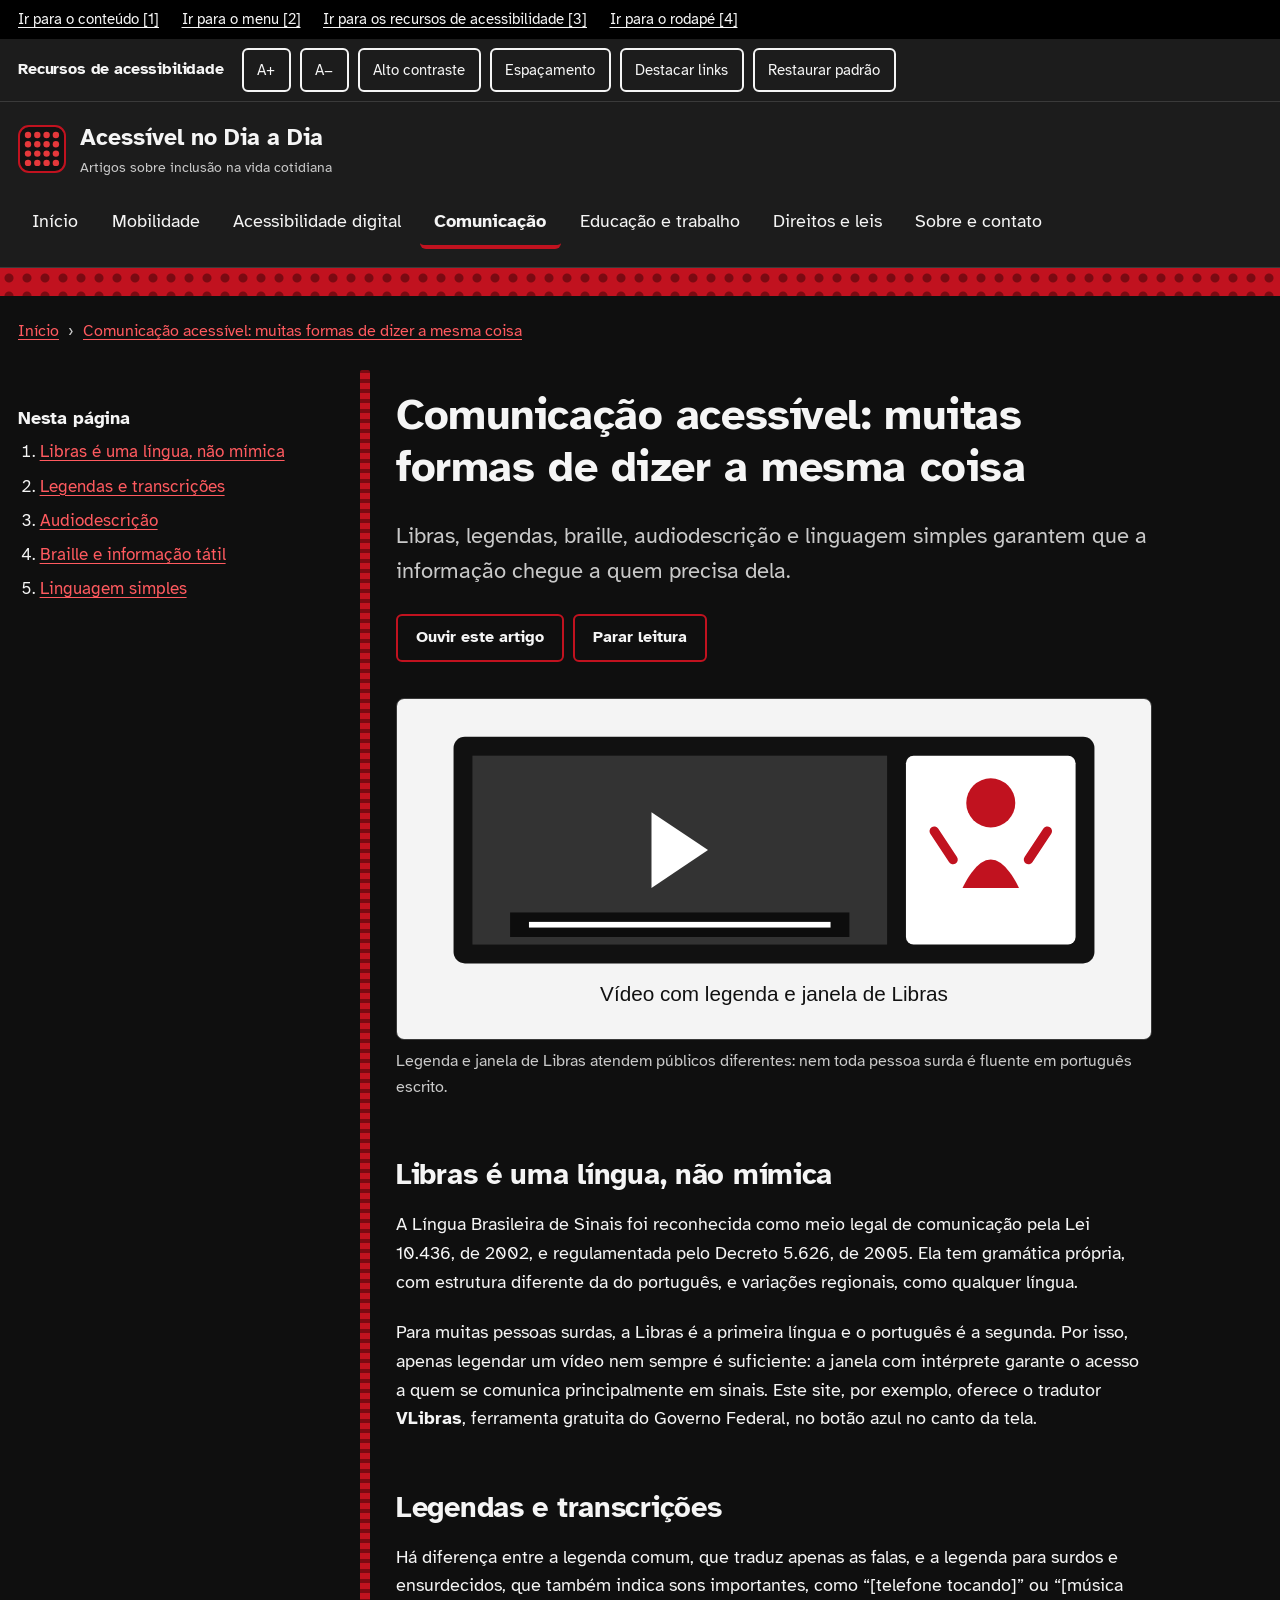
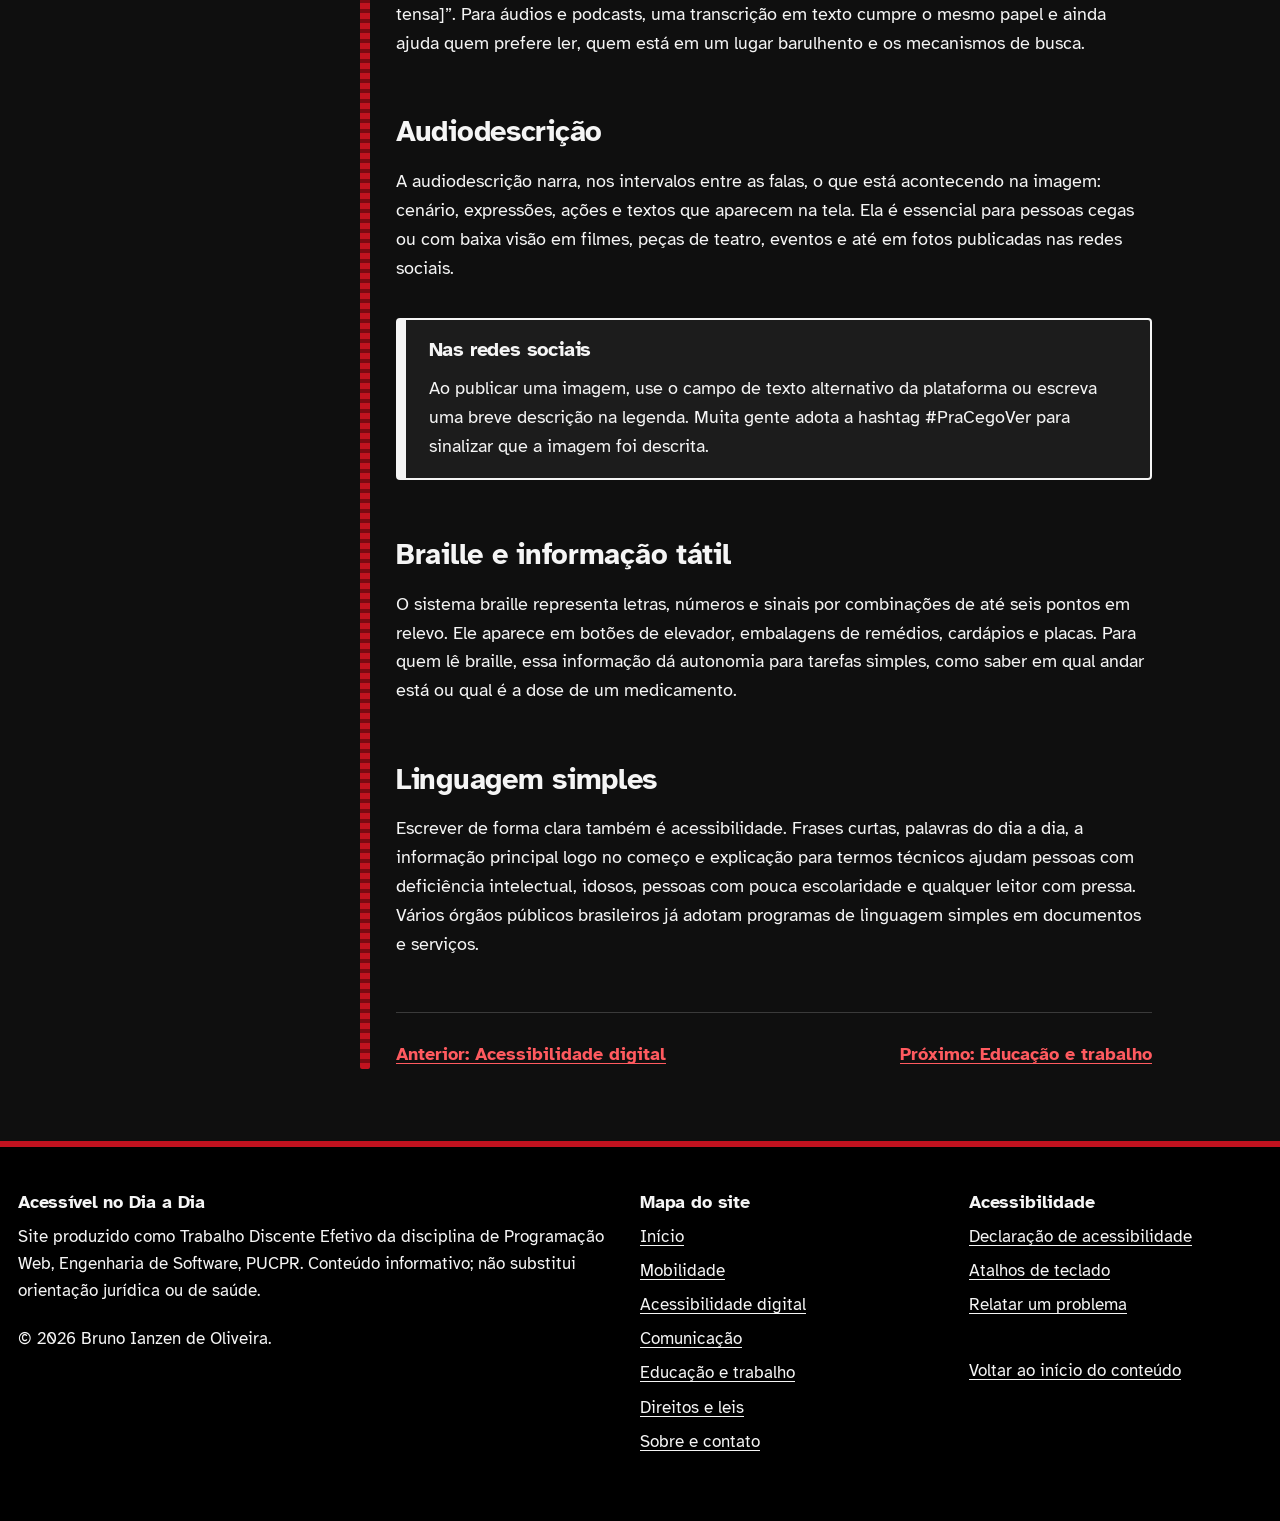
==== comunicacao.html @ 4409a454 "Add files via upload" ====
<!DOCTYPE html>
<html lang="pt-BR">
<head>
  <meta charset="UTF-8">
  <meta name="viewport" content="width=device-width, initial-scale=1">
  <title>Comunicação | Acessível no Dia a Dia</title>
  <meta name="description" content="Libras, legendas, audiodescrição, braille e linguagem simples.">
  <link rel="icon" href="img/logo.svg" type="image/svg+xml">
  <link rel="stylesheet" href="css/estilo.css">
</head>
<body>
  <nav class="atalhos" aria-label="Atalhos de teclado">
    <ul>
      <li><a href="#conteudo" accesskey="1">Ir para o conteúdo [1]</a></li>
      <li><a href="#menu-principal" accesskey="2">Ir para o menu [2]</a></li>
      <li><a href="#barra-acessibilidade" accesskey="3">Ir para os recursos de acessibilidade [3]</a></li>
      <li><a href="#rodape" accesskey="4">Ir para o rodapé [4]</a></li>
    </ul>
  </nav>

  <section class="barra-acess" id="barra-acessibilidade" aria-labelledby="titulo-barra" tabindex="-1">
    <div class="conteiner">
      <h2 id="titulo-barra">Recursos de acessibilidade</h2>
      <button type="button" data-fonte="mais">A+<span class="visualmente-oculto"> aumentar o texto</span></button>
      <button type="button" data-fonte="menos">A−<span class="visualmente-oculto"> diminuir o texto</span></button>
      <button type="button" data-alternar="alto-contraste" aria-pressed="false">Alto contraste</button>
      <button type="button" data-alternar="espacamento" aria-pressed="false">Espaçamento</button>
      <button type="button" data-alternar="destacar-links" aria-pressed="false">Destacar links</button>
      <button type="button" id="restaurar">Restaurar padrão</button>
    </div>
  </section>

  <header class="cabecalho">
    <div class="conteiner">
      <a class="marca" href="index.html">
        <img src="img/logo.svg" alt="" width="48" height="48">
        <span>Acessível no Dia a Dia<small>Artigos sobre inclusão na vida cotidiana</small></span>
      </a>
      <button type="button" class="botao-menu" id="botao-menu" aria-controls="menu-principal" aria-expanded="true">Menu</button>
      <nav class="menu" id="menu-principal" aria-label="Menu principal" tabindex="-1" data-aberto="true">
        <ul>
          <li><a href="index.html">Início</a></li>
          <li><a href="mobilidade.html">Mobilidade</a></li>
          <li><a href="digital.html">Acessibilidade digital</a></li>
          <li><a href="comunicacao.html" aria-current="page">Comunicação</a></li>
          <li><a href="trabalho.html">Educação e trabalho</a></li>
          <li><a href="direitos.html">Direitos e leis</a></li>
          <li><a href="sobre.html">Sobre e contato</a></li>
        </ul>
      </nav>
    </div>
  </header>
  <div class="piso-alerta" aria-hidden="true"></div>

  <main id="conteudo" tabindex="-1">
    <div class="conteiner">
      <nav class="trilha" aria-label="Você está aqui">
        <ol>
          <li><a href="index.html">Início</a></li>
          <li><a href="comunicacao.html" aria-current="page">Comunicação acessível: muitas formas de dizer a mesma coisa</a></li>
        </ol>
      </nav>
      <div class="artigo-layout">
        <nav class="sumario" aria-labelledby="titulo-sumario">
          <h2 id="titulo-sumario">Nesta página</h2>
          <ol>
          <li><a href="#libras">Libras é uma língua, não mímica</a></li>
          <li><a href="#legendas">Legendas e transcrições</a></li>
          <li><a href="#audiodescricao">Audiodescrição</a></li>
          <li><a href="#braille">Braille e informação tátil</a></li>
          <li><a href="#linguagem-simples">Linguagem simples</a></li>
          </ol>
        </nav>
        <article class="artigo" data-leitura>
          <h1>Comunicação acessível: muitas formas de dizer a mesma coisa</h1>
          <p class="linha-fina">Libras, legendas, braille, audiodescrição e linguagem simples garantem que a informação chegue a quem precisa dela.</p>
          <div class="ler-voz">
            <button type="button" class="botao botao--secundario" id="ouvir" aria-pressed="false">Ouvir este artigo</button>
            <button type="button" class="botao botao--secundario" id="parar-leitura">Parar leitura</button>
          </div>
          <figure>
            <img src="img/figura-comunicacao.svg" alt="Tela de vídeo com legenda na parte inferior e, ao lado, uma janela com intérprete de Libras" width="800" height="360">
            <figcaption>Legenda e janela de Libras atendem públicos diferentes: nem toda pessoa surda é fluente em português escrito.</figcaption>
          </figure>
      <section aria-labelledby="libras">
        <h2 id="libras">Libras é uma língua, não mímica</h2>
        <p>A Língua Brasileira de Sinais foi reconhecida como meio legal de comunicação pela Lei 10.436, de 2002, e regulamentada pelo Decreto 5.626, de 2005. Ela tem gramática própria, com estrutura diferente da do português, e variações regionais, como qualquer língua.</p>
        <p>Para muitas pessoas surdas, a Libras é a primeira língua e o português é a segunda. Por isso, apenas legendar um vídeo nem sempre é suficiente: a janela com intérprete garante o acesso a quem se comunica principalmente em sinais. Este site, por exemplo, oferece o tradutor <strong>VLibras</strong>, ferramenta gratuita do Governo Federal, no botão azul no canto da tela.</p>
      </section>
      <section aria-labelledby="legendas">
        <h2 id="legendas">Legendas e transcrições</h2>
        <p>Há diferença entre a legenda comum, que traduz apenas as falas, e a legenda para surdos e ensurdecidos, que também indica sons importantes, como “[telefone tocando]” ou “[música tensa]”. Para áudios e podcasts, uma transcrição em texto cumpre o mesmo papel e ainda ajuda quem prefere ler, quem está em um lugar barulhento e os mecanismos de busca.</p>
      </section>
      <section aria-labelledby="audiodescricao">
        <h2 id="audiodescricao">Audiodescrição</h2>
        <p>A audiodescrição narra, nos intervalos entre as falas, o que está acontecendo na imagem: cenário, expressões, ações e textos que aparecem na tela. Ela é essencial para pessoas cegas ou com baixa visão em filmes, peças de teatro, eventos e até em fotos publicadas nas redes sociais.</p>
        <div class="destaque" role="note">
          <h3>Nas redes sociais</h3>
          <p>Ao publicar uma imagem, use o campo de texto alternativo da plataforma ou escreva uma breve descrição na legenda. Muita gente adota a hashtag #PraCegoVer para sinalizar que a imagem foi descrita.</p>
        </div>
      </section>
      <section aria-labelledby="braille">
        <h2 id="braille">Braille e informação tátil</h2>
        <p>O sistema braille representa letras, números e sinais por combinações de até seis pontos em relevo. Ele aparece em botões de elevador, embalagens de remédios, cardápios e placas. Para quem lê braille, essa informação dá autonomia para tarefas simples, como saber em qual andar está ou qual é a dose de um medicamento.</p>
      </section>
      <section aria-labelledby="linguagem-simples">
        <h2 id="linguagem-simples">Linguagem simples</h2>
        <p>Escrever de forma clara também é acessibilidade. Frases curtas, palavras do dia a dia, a informação principal logo no começo e explicação para termos técnicos ajudam pessoas com deficiência intelectual, idosos, pessoas com pouca escolaridade e qualquer leitor com pressa. Vários órgãos públicos brasileiros já adotam programas de linguagem simples em documentos e serviços.</p>
      </section>
          <nav class="paginacao" aria-label="Navegação entre artigos">
            <a href="digital.html" rel="prev">Anterior: Acessibilidade digital</a>
            <a href="trabalho.html" rel="next">Próximo: Educação e trabalho</a>
          </nav>
        </article>
      </div>
    </div>
  </main>

  <footer class="rodape" id="rodape" tabindex="-1">
    <div class="conteiner">
      <div>
        <h2>Acessível no Dia a Dia</h2>
        <p>Site produzido como Trabalho Discente Efetivo da disciplina de Programação Web, Engenharia de Software, PUCPR. Conteúdo informativo; não substitui orientação jurídica ou de saúde.</p>
        <p>&copy; <span id="ano">2026</span> Bruno Ianzen de Oliveira.</p>
      </div>
      <nav aria-label="Mapa do site">
        <h2>Mapa do site</h2>
        <ul>
          <li><a href="index.html">Início</a></li>
          <li><a href="mobilidade.html">Mobilidade</a></li>
          <li><a href="digital.html">Acessibilidade digital</a></li>
          <li><a href="comunicacao.html">Comunicação</a></li>
          <li><a href="trabalho.html">Educação e trabalho</a></li>
          <li><a href="direitos.html">Direitos e leis</a></li>
          <li><a href="sobre.html">Sobre e contato</a></li>
        </ul>
      </nav>
      <div>
        <h2>Acessibilidade</h2>
        <ul>
          <li><a href="sobre.html#declaracao">Declaração de acessibilidade</a></li>
          <li><a href="sobre.html#atalhos-teclado">Atalhos de teclado</a></li>
          <li><a href="sobre.html#contato">Relatar um problema</a></li>
        </ul>
        <a class="voltar-topo" href="#conteudo">Voltar ao início do conteúdo</a>
      </div>
    </div>
  </footer>

  <div id="aviso-status" class="visualmente-oculto" role="status" aria-live="polite"></div>

  <div vw class="enabled">
    <div vw-access-button class="active"></div>
    <div vw-plugin-wrapper><div class="vw-plugin-top-wrapper"></div></div>
  </div>
  <script src="https://vlibras.gov.br/app/vlibras-plugin.js" defer></script>
  <script src="js/acessibilidade.js" defer></script>
  <script>
    window.addEventListener("load", function () {
      if (window.VLibras) new window.VLibras.Widget("https://vlibras.gov.br/app");
    });
  </script>
</body>
</html>
---- css/estilo.css ----
@import url("https://fonts.googleapis.com/css2?family=Atkinson+Hyperlegible:ital,wght@0,400;0,700;1,400&display=swap");

:root {
  color-scheme: dark;
  --papel: #0f0f0f;
  --superficie: #1c1c1c;
  --tinta: #f5f5f5;
  --tinta-suave: #c9c9c9;
  --azul: #ff5a5f;
  --azul-escuro: #ff8a8d;
  --piso: #c1121f;
  --piso-relevo: #7a0a12;
  --linha: #3a3a3a;
  --erro: #ff8a8d;
  --sucesso: #7dd99a;

  --fonte: "Atkinson Hyperlegible", "Verdana", "Segoe UI", system-ui, sans-serif;
  --escala: 1;
  --entrelinha: 1.6;
  --espaco-letras: 0;
  --espaco-palavras: 0;
  --medida: 66ch;
}

html.alto-contraste {
  --papel: #000000;
  --superficie: #000000;
  --tinta: #ffffff;
  --tinta-suave: #ffffff;
  --azul: #ffe500;
  --azul-escuro: #ffe500;
  --piso: #ffe500;
  --piso-relevo: #000000;
  --linha: #ffffff;
  --erro: #ff8a8a;
  --sucesso: #7dffa6;
}
html.alto-contraste img { filter: grayscale(1) contrast(1.3); background: #fff; }
html.alto-contraste .botao,
html.alto-contraste .barra-acess button { border-color: #fff; }

html.espacamento {
  --entrelinha: 2;
  --espaco-letras: 0.12em;
  --espaco-palavras: 0.16em;
}
html.espacamento p { margin-bottom: 2em; }

html.destacar-links a:not(.botao) {
  text-decoration-thickness: 3px;
  background: var(--piso);
  color: #fff !important;
}

*, *::before, *::after { box-sizing: border-box; }

html {
  font-size: calc(112.5% * var(--escala));
  -webkit-text-size-adjust: 100%;
}

body {
  margin: 0;
  background: var(--papel);
  color: var(--tinta);
  font-family: var(--fonte);
  line-height: var(--entrelinha);
  letter-spacing: var(--espaco-letras);
  word-spacing: var(--espaco-palavras);
}

img, svg { max-width: 100%; height: auto; display: block; }

h1, h2, h3 { line-height: 1.2; margin: 0 0 0.6em; letter-spacing: -0.01em; }
h1 { font-size: 2.4rem; }
h2 { font-size: 1.6rem; margin-top: 2em; }
h3 { font-size: 1.2rem; margin-top: 1.6em; }
p, ul, ol, dl, table { margin: 0 0 1.2em; }
li + li { margin-top: 0.4em; }

a { color: var(--azul); text-underline-offset: 0.18em; text-decoration-thickness: 1px; }
a:hover { text-decoration-thickness: 3px; color: var(--azul-escuro); }

:focus-visible {
  outline: 3px solid var(--tinta);
  outline-offset: 2px;
  box-shadow: 0 0 0 6px var(--piso);
  border-radius: 2px;
}

.visualmente-oculto {
  position: absolute !important;
  width: 1px; height: 1px;
  padding: 0; margin: -1px;
  overflow: hidden; clip: rect(0 0 0 0);
  white-space: nowrap; border: 0;
}

.atalhos {
  background: #000;
  color: var(--tinta);
  font-size: 0.85rem;
}
.atalhos ul {
  display: flex; flex-wrap: wrap; gap: 0.25rem 1.25rem;
  list-style: none; margin: 0 auto; padding: 0.4rem 1rem;
  max-width: 72rem;
}
.atalhos li + li { margin-top: 0; }
.atalhos a { color: inherit; }
html.alto-contraste .atalhos { background: #000; border-bottom: 1px solid #fff; }

.barra-acess {
  background: var(--superficie);
  border-bottom: 1px solid var(--linha);
}
.barra-acess .conteiner {
  display: flex; flex-wrap: wrap; align-items: center; gap: 0.5rem;
  padding-top: 0.5rem; padding-bottom: 0.5rem;
}
.barra-acess h2 {
  font-size: 0.9rem; margin: 0 0.5rem 0 0; font-weight: 700;
}
.barra-acess button {
  font: inherit; font-size: 0.85rem;
  min-height: 44px; min-width: 44px;
  padding: 0.3rem 0.75rem;
  border: 2px solid var(--tinta);
  border-radius: 6px;
  background: var(--superficie);
  color: var(--tinta);
  cursor: pointer;
}
.barra-acess button:hover { background: var(--piso); border-color: var(--piso); color: #fff; }
.barra-acess button[aria-pressed="true"] {
  background: var(--piso); border-color: var(--piso); color: #fff;
}
html.alto-contraste .barra-acess button[aria-pressed="true"] { background: #ffe500; color: #000; }

.conteiner { max-width: 72rem; margin: 0 auto; padding-left: 1rem; padding-right: 1rem; }

.cabecalho { background: var(--superficie); border-bottom: 1px solid var(--linha); }
.cabecalho .conteiner {
  display: flex; align-items: center; justify-content: space-between;
  gap: 1rem; padding-top: 1rem; padding-bottom: 1rem; flex-wrap: wrap;
}
.marca {
  display: flex; align-items: center; gap: 0.75rem;
  color: var(--tinta); text-decoration: none; font-weight: 700; font-size: 1.25rem;
}
.marca img { width: 48px; height: 48px; }
.marca small { display: block; font-weight: 400; font-size: 0.8rem; color: var(--tinta-suave); }

.botao-menu {
  display: none;
  font: inherit; font-weight: 700;
  min-height: 44px; padding: 0.4rem 1rem;
  border: 2px solid var(--tinta); border-radius: 6px;
  background: var(--superficie); color: var(--tinta); cursor: pointer;
}

.menu ul { display: flex; flex-wrap: wrap; gap: 0.25rem; list-style: none; margin: 0; padding: 0; }
.menu li + li { margin-top: 0; }
.menu a {
  display: block; padding: 0.55rem 0.8rem;
  color: var(--tinta); text-decoration: none; border-radius: 6px;
  border-bottom: 4px solid transparent;
}
.menu a:hover { background: var(--papel); text-decoration: underline; }
.menu a[aria-current="page"] {
  border-bottom-color: var(--piso);
  font-weight: 700;
}

.trilha ol { display: flex; flex-wrap: wrap; list-style: none; padding: 0; margin: 1.25rem 0 0; font-size: 0.9rem; }
.trilha li + li { margin-top: 0; }
.trilha li + li::before { content: "›"; padding: 0 0.5rem; color: var(--tinta-suave); }

.piso-alerta {
  height: 28px;
  background-color: var(--piso);
  background-image: radial-gradient(circle, var(--piso-relevo) 0 4px, transparent 5px);
  background-size: 18px 18px;
  background-position: 0 1px;
}
.piso-direcional {
  background-color: var(--piso);
  background-image: repeating-linear-gradient(90deg, transparent 0 6px, var(--piso-relevo) 6px 12px);
}

.abertura { background: var(--superficie); }
.abertura .conteiner {
  display: grid; grid-template-columns: 1.15fr 0.85fr; gap: 2.5rem; align-items: center;
  padding-top: 3rem; padding-bottom: 3rem;
}
.abertura h1 { font-size: 3rem; max-width: 16ch; }
.abertura p { font-size: 1.15rem; max-width: 46ch; color: var(--tinta-suave); }
.abertura img { width: 100%; max-width: 420px; justify-self: end; }

.botao {
  display: inline-block;
  min-height: 44px; padding: 0.7rem 1.25rem;
  background: var(--piso); color: #fff;
  border: 2px solid var(--piso); border-radius: 6px;
  font: inherit; font-weight: 700; text-decoration: none; cursor: pointer;
}
.botao:hover { background: var(--piso-relevo); border-color: var(--piso-relevo); color: #fff; }
.botao--secundario { background: transparent; color: var(--tinta); }
.botao--secundario:hover { background: var(--piso); border-color: var(--piso); color: #fff; }
html.alto-contraste .botao { background: #ffe500; color: #000; }
.acoes { display: flex; flex-wrap: wrap; gap: 0.75rem; margin-top: 1.5rem; }

.numeros {
  display: grid; grid-template-columns: repeat(3, 1fr); gap: 2rem;
  padding: 2.5rem 0; margin: 0;
}
.numeros div { border-left: 6px solid var(--azul); padding-left: 1rem; }
.numeros dt { font-size: 0.95rem; color: var(--tinta-suave); }
.numeros dd { margin: 0; font-size: 2rem; font-weight: 700; line-height: 1.2; order: -1; }
.numeros div { display: flex; flex-direction: column; }
.fonte-dados { font-size: 0.85rem; color: var(--tinta-suave); margin-top: -1rem; }

.temas { list-style: none; padding: 0; margin: 2rem 0 3rem; display: grid; grid-template-columns: repeat(2, 1fr); gap: 0; border-top: 2px solid var(--linha); }
.temas li { margin: 0; border-bottom: 2px solid var(--linha); }
.temas li:nth-child(odd) { border-right: 2px solid var(--linha); }
.temas a {
  display: grid; grid-template-columns: 72px 1fr; gap: 1rem; align-items: start;
  padding: 1.5rem; height: 100%;
  color: var(--tinta); text-decoration: none;
}
.temas a:hover { background: var(--superficie); }
.temas a:hover h3 { text-decoration: underline; }
.temas h3 { margin: 0 0 0.3rem; color: var(--azul); }
.temas p { margin: 0; color: var(--tinta-suave); }
.temas img { width: 72px; height: 72px; border-radius: 12px; }

.artigo-layout {
  display: grid; grid-template-columns: 16rem minmax(0, 1fr); gap: 3rem;
  padding-top: 1rem; padding-bottom: 4rem;
}
.artigo {
  max-width: var(--medida);
  position: relative;
  padding-left: 2rem;
}

.artigo::before {
  content: ""; position: absolute; left: 0; top: 0.4rem; bottom: 0;
  width: 10px; border-radius: 2px;
  background-color: var(--piso);
  background-image: repeating-linear-gradient(0deg, transparent 0 6px, var(--piso-relevo) 6px 10px);
}
.artigo h1 { margin-top: 1.5rem; }
.linha-fina { font-size: 1.2rem; color: var(--tinta-suave); }
.meta { font-size: 0.9rem; color: var(--tinta-suave); border-bottom: 1px solid var(--linha); padding-bottom: 1rem; }

.artigo figure { margin: 2rem 0; }
.artigo figure img { width: 100%; background: var(--superficie); border: 1px solid var(--linha); border-radius: 8px; }
.artigo figcaption { font-size: 0.9rem; color: var(--tinta-suave); margin-top: 0.5rem; }

.destaque {
  background: var(--superficie);
  border: 2px solid var(--tinta);
  border-left-width: 10px;
  padding: 1rem 1.25rem; margin: 2rem 0; border-radius: 4px;
}
.destaque p:last-child { margin-bottom: 0; }
.destaque h2, .destaque h3 { margin-top: 0; font-size: 1.1rem; }

.sumario { position: sticky; top: 1rem; align-self: start; font-size: 0.95rem; margin-top: 2.5rem; }
.sumario h2 { font-size: 1rem; margin: 0 0 0.5rem; }
.sumario ol { padding-left: 1.2rem; }

.ler-voz { margin: 0 0 1.5rem; display: flex; gap: 0.5rem; flex-wrap: wrap; }
.ler-voz .botao { font-size: 0.9rem; padding: 0.5rem 1rem; }

table { border-collapse: collapse; width: 100%; font-size: 0.95rem; }
caption { text-align: left; font-weight: 700; padding-bottom: 0.5rem; }
th, td { border: 1px solid var(--linha); padding: 0.6rem 0.75rem; text-align: left; vertical-align: top; }
thead th { background: var(--piso); color: #fff; }
tbody th { background: var(--superficie); }
.tabela-rolagem { overflow-x: auto; }

details { border: 2px solid var(--linha); border-radius: 6px; padding: 0.75rem 1rem; margin: 0 0 0.75rem; background: var(--superficie); }
summary { cursor: pointer; font-weight: 700; min-height: 32px; }
details[open] summary { margin-bottom: 0.5rem; }

.paginacao { display: flex; justify-content: space-between; gap: 1rem; margin-top: 3rem; padding-top: 1.5rem; border-top: 1px solid var(--linha); flex-wrap: wrap; }
.paginacao a { font-weight: 700; }

kbd {
  font-family: inherit; font-size: 0.85em; font-weight: 700;
  border: 2px solid var(--tinta); border-bottom-width: 4px; border-radius: 4px;
  padding: 0 0.35em; background: var(--superficie);
}

.formulario { display: grid; gap: 1.25rem; max-width: 36rem; }
.campo label { display: block; font-weight: 700; margin-bottom: 0.3rem; }
.campo .dica { display: block; font-size: 0.9rem; color: var(--tinta-suave); margin-bottom: 0.3rem; }
.campo input, .campo select, .campo textarea {
  width: 100%; font: inherit; color: var(--tinta);
  min-height: 48px; padding: 0.6rem 0.75rem;
  background: var(--superficie);
  border: 2px solid var(--tinta-suave); border-radius: 6px;
}
.campo textarea { min-height: 8rem; resize: vertical; }
.campo [aria-invalid="true"] { border-color: var(--erro); border-width: 3px; }
.mensagem-erro { color: var(--erro); font-weight: 700; margin: 0.3rem 0 0; }
.mensagem-erro:empty { display: none; }
.obrigatorio { color: var(--erro); }
.resumo-erros { border: 3px solid var(--erro); padding: 1rem 1.25rem; border-radius: 6px; }
.resumo-erros h2 { margin: 0 0 0.5rem; font-size: 1.1rem; color: var(--erro); }
.status-envio { border: 3px solid var(--sucesso); padding: 1rem 1.25rem; border-radius: 6px; font-weight: 700; }
.status-envio:empty, .resumo-erros[hidden] { display: none; }

.rodape { background: #000; border-top: 6px solid var(--piso); color: var(--tinta); padding: 2.5rem 0; font-size: 0.95rem; }
.rodape a { color: inherit; }
.rodape .conteiner { display: grid; grid-template-columns: 2fr 1fr 1fr; gap: 2rem; }
.rodape h2 { font-size: 1rem; margin: 0 0 0.5rem; }
.rodape ul { list-style: none; padding: 0; }
html.alto-contraste .rodape { border-top: 2px solid #fff; }

.voltar-topo { display: inline-block; margin-top: 1rem; }

@media (max-width: 960px) {
  .artigo-layout { grid-template-columns: 1fr; gap: 0; }
  .sumario { position: static; margin-top: 1.5rem; }
  .rodape .conteiner { grid-template-columns: 1fr; }
}
@media (max-width: 760px) {
  h1, .abertura h1 { font-size: 2rem; }
  .abertura .conteiner { grid-template-columns: 1fr; padding-top: 2rem; padding-bottom: 2rem; }
  .abertura img { justify-self: start; max-width: 260px; }
  .numeros { grid-template-columns: 1fr; gap: 1.25rem; }
  .temas { grid-template-columns: 1fr; }
  .temas li:nth-child(odd) { border-right: 0; }
  .temas a { grid-template-columns: 56px 1fr; padding: 1.25rem 0.5rem; }
  .temas img { width: 56px; height: 56px; }
  .botao-menu { display: inline-block; }
  .menu { width: 100%; }
  .menu[data-aberto="false"] ul { display: none; }
  .menu ul { flex-direction: column; }
  .menu a { border-bottom: 0; border-left: 6px solid transparent; }
  .menu a[aria-current="page"] { border-left-color: var(--piso); }
  .artigo { padding-left: 1.25rem; }
}

@media (prefers-reduced-motion: reduce) {
  *, *::before, *::after { animation: none !important; transition: none !important; scroll-behavior: auto !important; }
}
html { scroll-behavior: smooth; }

@media print {
  .atalhos, .barra-acess, .botao-menu, .menu, .ler-voz, .sumario, .rodape, [vw] { display: none !important; }
  a::after { content: " (" attr(href) ")"; font-size: 0.8em; }
}
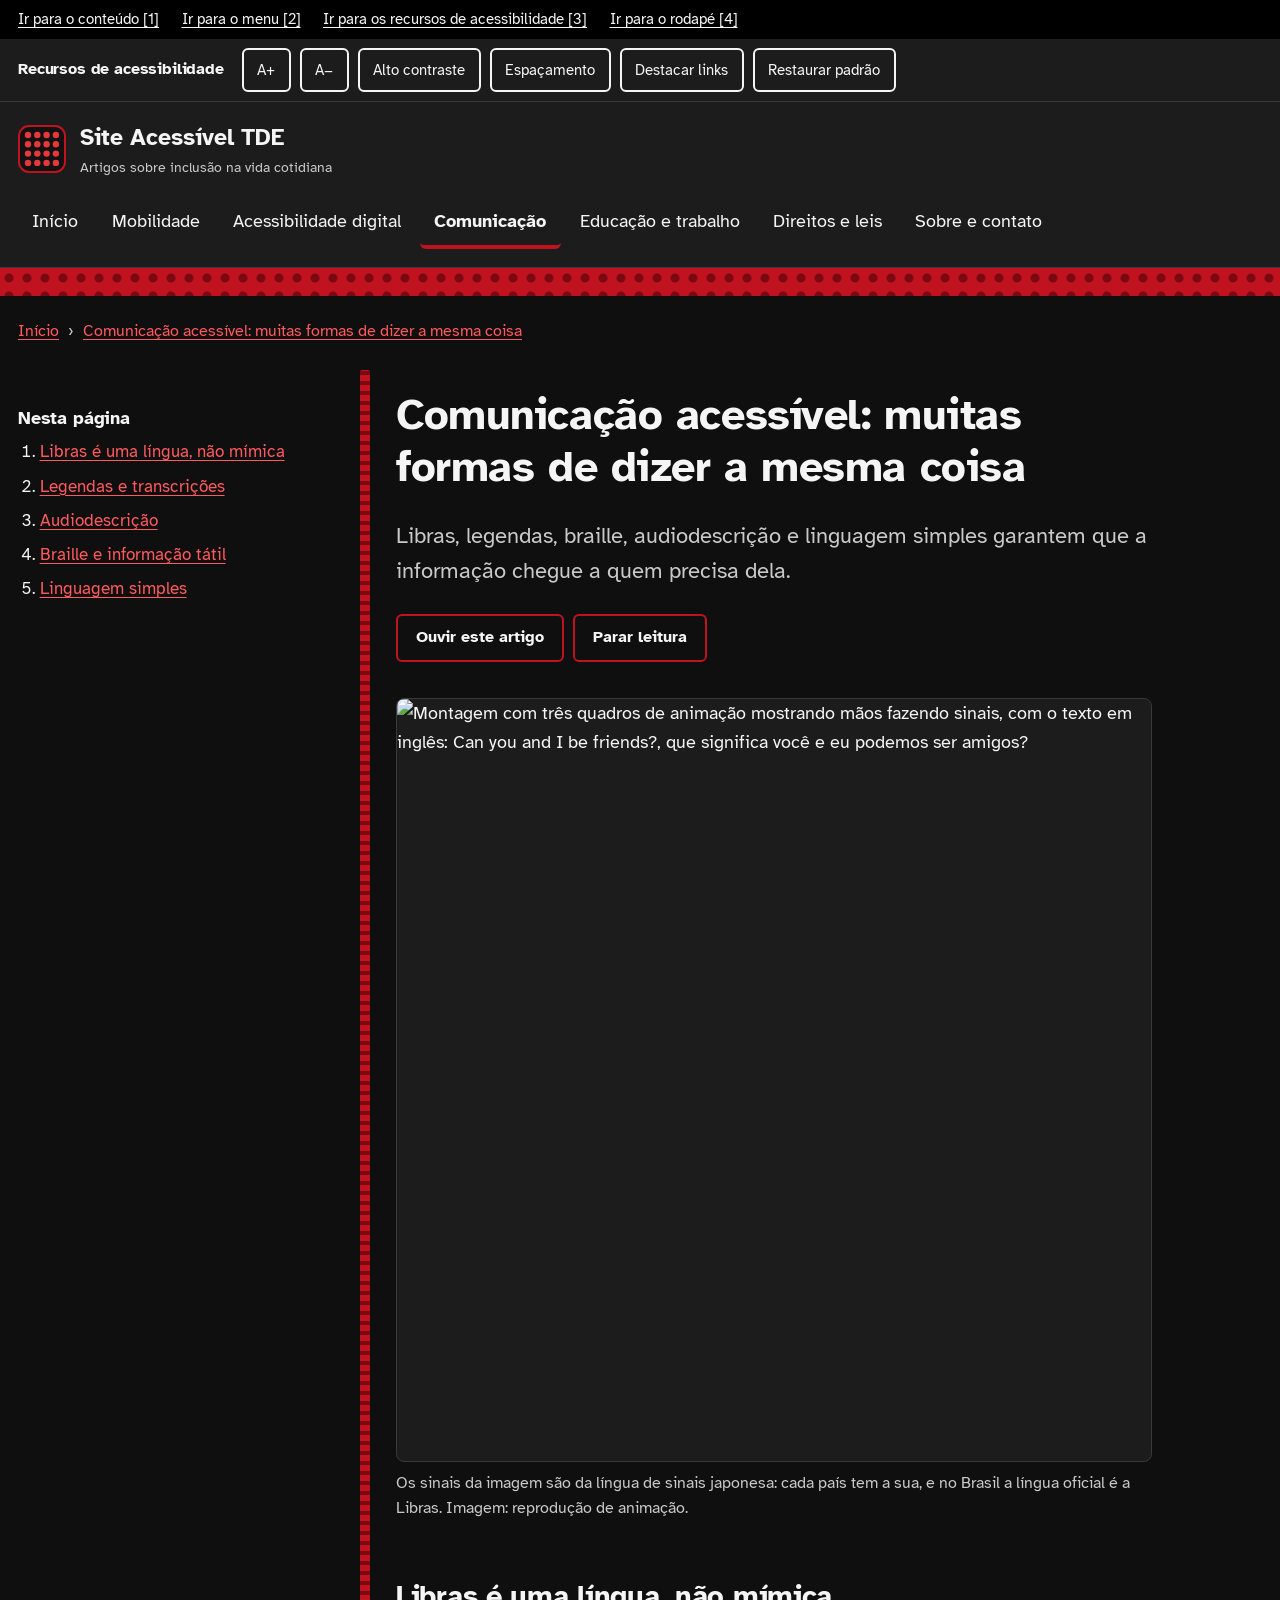
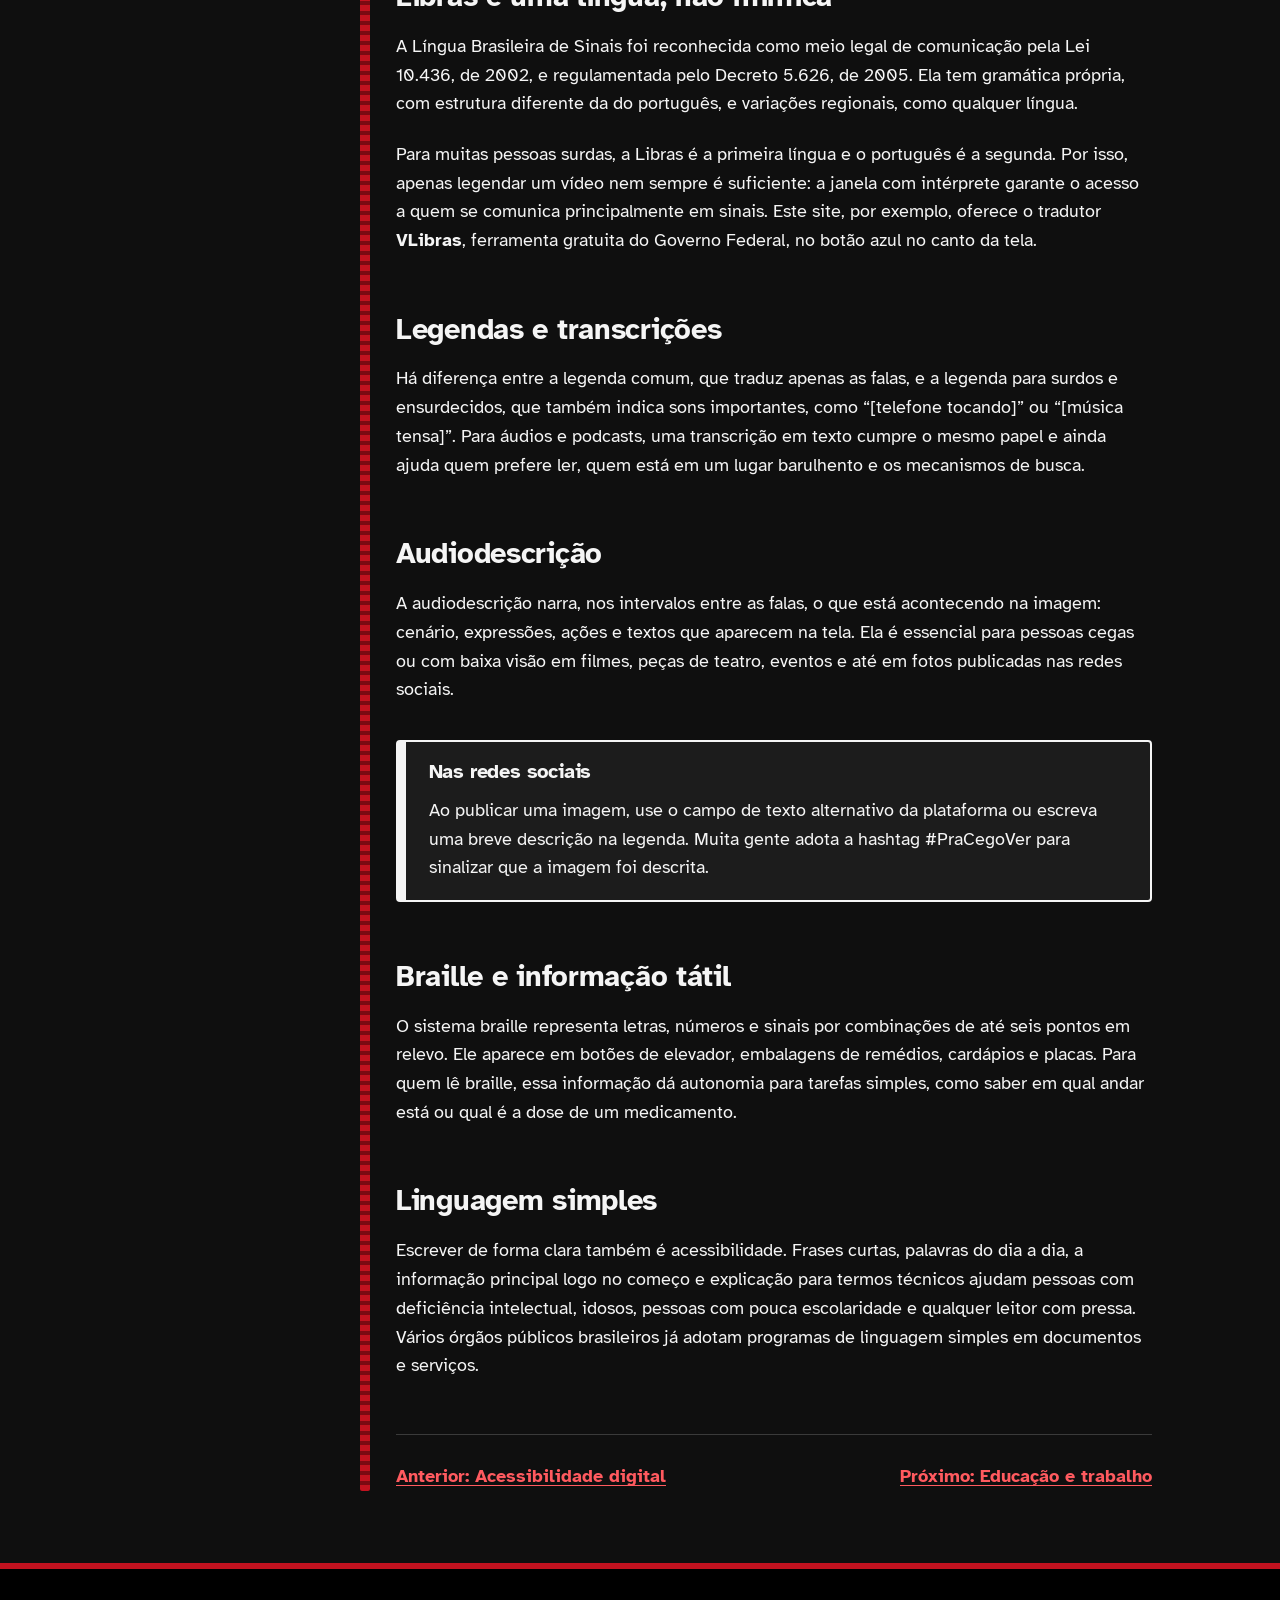
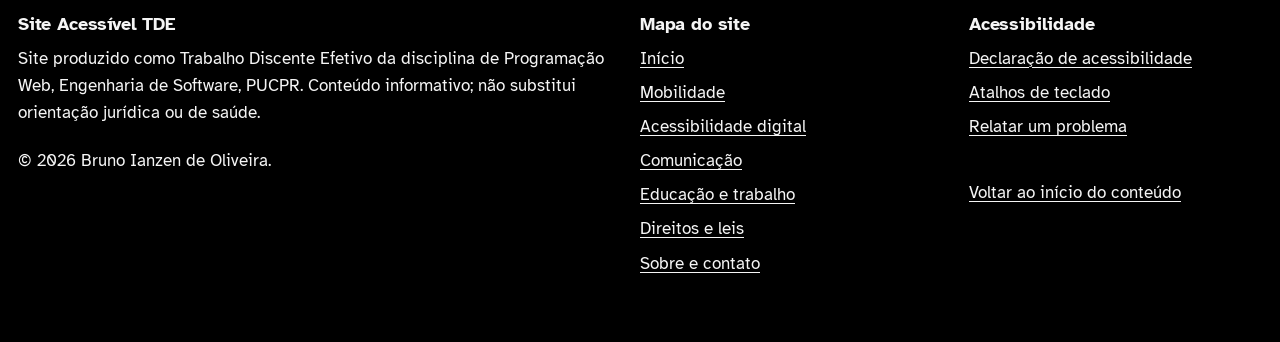
==== commit 26882283: "alteração" ====
--- a/comunicacao.html
+++ b/comunicacao.html
@@ -3,7 +3,7 @@
 <head>
   <meta charset="UTF-8">
   <meta name="viewport" content="width=device-width, initial-scale=1">
-  <title>Comunicação | Acessível no Dia a Dia</title>
+  <title>Comunicação | Site Acessível TDE</title>
   <meta name="description" content="Libras, legendas, audiodescrição, braille e linguagem simples.">
   <link rel="icon" href="img/logo.svg" type="image/svg+xml">
   <link rel="stylesheet" href="css/estilo.css">
@@ -34,7 +34,7 @@
     <div class="conteiner">
       <a class="marca" href="index.html">
         <img src="img/logo.svg" alt="" width="48" height="48">
-        <span>Acessível no Dia a Dia<small>Artigos sobre inclusão na vida cotidiana</small></span>
+        <span>Site Acessível TDE<small>Artigos sobre inclusão na vida cotidiana</small></span>
       </a>
       <button type="button" class="botao-menu" id="botao-menu" aria-controls="menu-principal" aria-expanded="true">Menu</button>
       <nav class="menu" id="menu-principal" aria-label="Menu principal" tabindex="-1" data-aberto="true">
@@ -79,8 +79,8 @@
             <button type="button" class="botao botao--secundario" id="parar-leitura">Parar leitura</button>
           </div>
           <figure>
-            <img src="img/figura-comunicacao.svg" alt="Tela de vídeo com legenda na parte inferior e, ao lado, uma janela com intérprete de Libras" width="800" height="360">
-            <figcaption>Legenda e janela de Libras atendem públicos diferentes: nem toda pessoa surda é fluente em português escrito.</figcaption>
+            <img class="figura-retrato" src="img/foto-comunicacao.jpg" alt="Montagem com três quadros de animação mostrando mãos fazendo sinais, com o texto em inglês: Can you and I be friends?, que significa você e eu podemos ser amigos?" width="736" height="743">
+            <figcaption>Os sinais da imagem são da língua de sinais japonesa: cada país tem a sua, e no Brasil a língua oficial é a Libras. Imagem: reprodução de animação.</figcaption>
           </figure>
       <section aria-labelledby="libras">
         <h2 id="libras">Libras é uma língua, não mímica</h2>
@@ -119,7 +119,7 @@
   <footer class="rodape" id="rodape" tabindex="-1">
     <div class="conteiner">
       <div>
-        <h2>Acessível no Dia a Dia</h2>
+        <h2>Site Acessível TDE</h2>
         <p>Site produzido como Trabalho Discente Efetivo da disciplina de Programação Web, Engenharia de Software, PUCPR. Conteúdo informativo; não substitui orientação jurídica ou de saúde.</p>
         <p>&copy; <span id="ano">2026</span> Bruno Ianzen de Oliveira.</p>
       </div>
